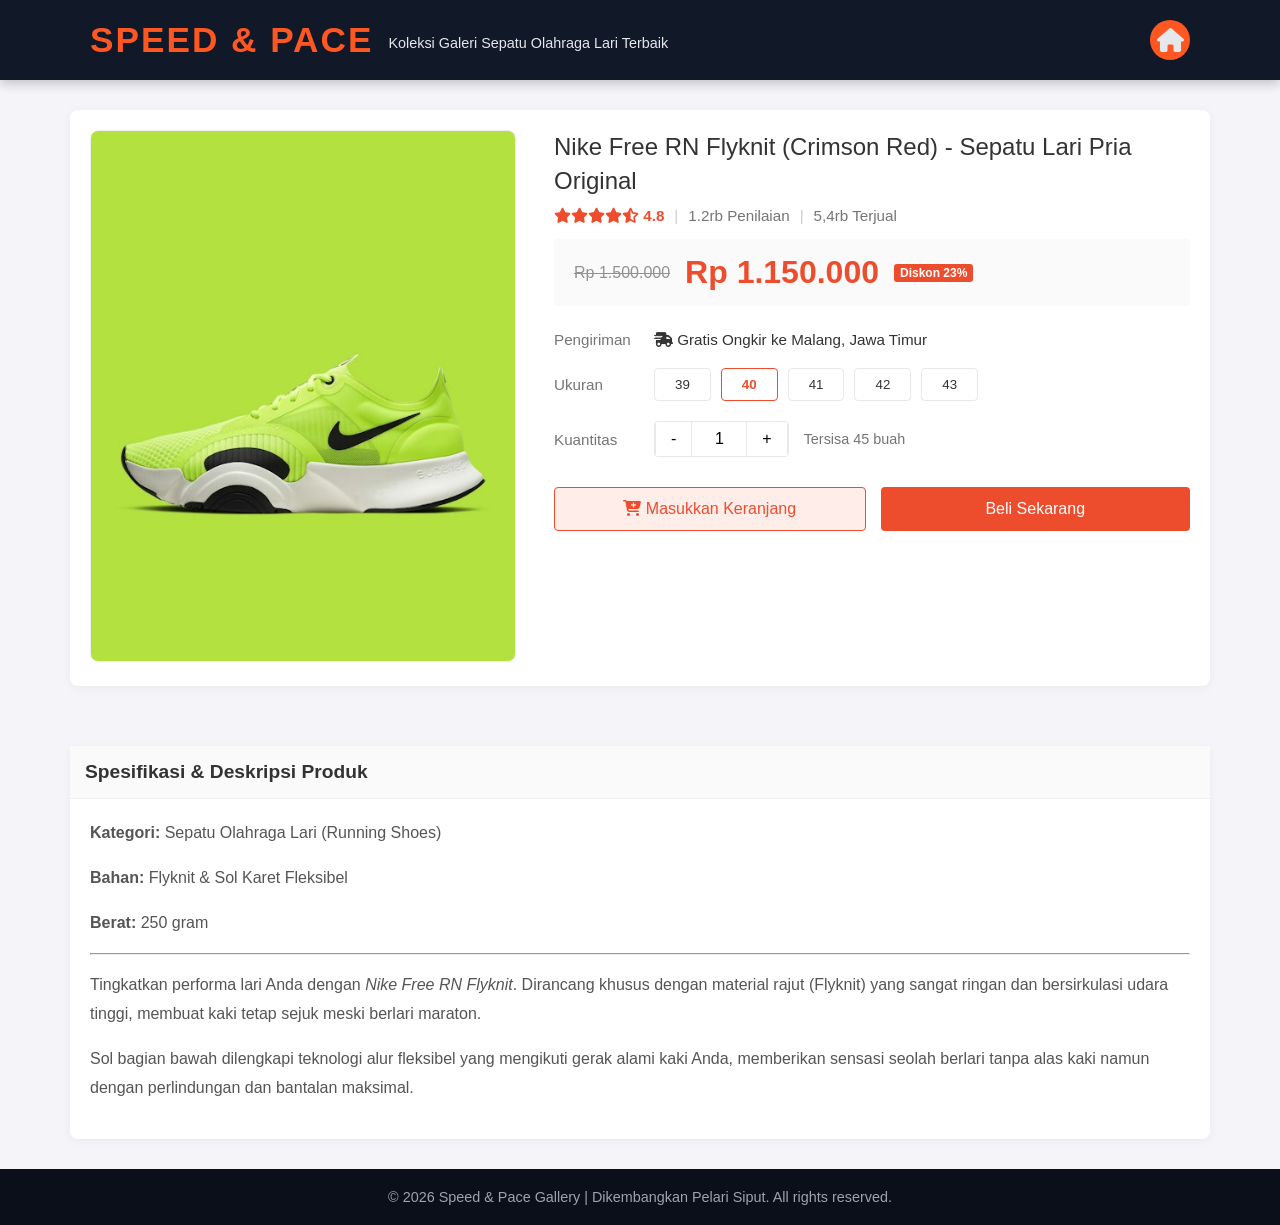
==== produk2.html @ 8a348e48 "Add file" ====
<!DOCTYPE html>
<html lang="id">
<head>
    <meta charset="UTF-8">
    <meta name="viewport" content="width=device-width, initial-scale=1.0">
    <title>Detail Produk - Speed & Pace</title>
    <link rel="stylesheet" href="https://cdnjs.cloudflare.com/ajax/libs/font-awesome/6.4.0/css/all.min.css">
    <link rel="stylesheet" href="style.css">
</head>
<body>

    <!-- Header Sama Seperti Index -->
    <header class="main-header">
        <div class="header-container">
            <div class="brand-area">
                <h1>SPEED & PACE</h1>
                <p>Koleksi Galeri Sepatu Olahraga Lari Terbaik</p>
            </div>
            <div class="social-links">
                <a href="index.html" title="Kembali ke Beranda" style="background-color: var(--accent-color);"><i class="fa-solid fa-home"></i></a>
            </div>
        </div>
    </header>

    <!-- KONTEN DETAIL PRODUK ALA E-COMMERCE -->
    <main class="product-detail-container">
        <!-- Bagian Kiri: Gambar Produk -->
        <div class="product-image-box">
            <img src="img/sepatu2.jpg" alt="Nike Free RN Merah" id="main-product-img">
        </div>

        <!-- Bagian Kanan: Info Produk -->
        <div class="product-info-box">
            <h1 class="product-title">Nike Free RN Flyknit (Crimson Red) - Sepatu Lari Pria Original</h1>
            
            <div class="product-meta">
                <span class="rating">
                    <i class="fa-solid fa-star"></i><i class="fa-solid fa-star"></i><i class="fa-solid fa-star"></i><i class="fa-solid fa-star"></i><i class="fa-solid fa-star-half-stroke"></i>
                    4.8
                </span>
                <span class="divider">|</span>
                <span>1.2rb Penilaian</span>
                <span class="divider">|</span>
                <span>5,4rb Terjual</span>
            </div>

            <div class="product-price-box">
                <span class="price-discount">Rp 1.500.000</span>
                <span class="price-final">Rp 1.150.000</span>
                <span class="badge-discount">Diskon 23%</span>
            </div>

            <div class="product-options">
                <div class="option-row">
                    <span class="option-label">Pengiriman</span>
                    <span class="option-value"><i class="fa-solid fa-truck-fast"></i> Gratis Ongkir ke Malang, Jawa Timur</span>
                </div>
                <div class="option-row">
                    <span class="option-label">Ukuran</span>
                    <div class="size-buttons">
                        <button class="size-btn">39</button>
                        <button class="size-btn active">40</button>
                        <button class="size-btn">41</button>
                        <button class="size-btn">42</button>
                        <button class="size-btn">43</button>
                    </div>
                </div>
                <div class="option-row">
                    <span class="option-label">Kuantitas</span>
                    <div class="qty-box">
                        <button class="qty-btn">-</button>
                        <input type="text" value="1" class="qty-input">
                        <button class="qty-btn">+</button>
                    </div>
                    <span style="color: #757575; font-size: 0.9rem; margin-left: 15px;">Tersisa 45 buah</span>
                </div>
            </div>

            <div class="product-actions">
                <button class="btn-cart"><i class="fa-solid fa-cart-plus"></i> Masukkan Keranjang</button>
                <button class="btn-buy">Beli Sekarang</button>
            </div>
        </div>
    </main>

    <!-- Spesifikasi & Deskripsi Panjang -->
    <div class="product-description-container">
        <h2>Spesifikasi & Deskripsi Produk</h2>
        <div class="desc-content">
            <p><strong>Kategori:</strong> Sepatu Olahraga Lari (Running Shoes)</p>
            <p><strong>Bahan:</strong> Flyknit & Sol Karet Fleksibel</p>
            <p><strong>Berat:</strong> 250 gram</p>
            <hr>
            <p>Tingkatkan performa lari Anda dengan <em>Nike Free RN Flyknit</em>. Dirancang khusus dengan material rajut (Flyknit) yang sangat ringan dan bersirkulasi udara tinggi, membuat kaki tetap sejuk meski berlari maraton.</p>
            <p>Sol bagian bawah dilengkapi teknologi alur fleksibel yang mengikuti gerak alami kaki Anda, memberikan sensasi seolah berlari tanpa alas kaki namun dengan perlindungan dan bantalan maksimal.</p>
        </div>
    </div>

    <!-- Footer Sama Seperti Index -->
    <footer class="main-footer">
        <div class="footer-bottom">
            &copy; 2026 Speed & Pace Gallery | Dikembangkan Pelari Siput. All rights reserved.
        </div>
    </footer>

</body>
</html>
---- style.css ----
/* Pengaturan Warna Tema Sporty */
:root {
    --bg-color: #f4f4f9;
    --header-footer-bg: #111827;
    --accent-color: #ff5722; 
    --text-color: #e5e7eb;
    --text-muted: #9ca3af;
}

body {
    font-family: 'Segoe UI', Tahoma, Geneva, Verdana, sans-serif;
    background-color: var(--bg-color);
    margin: 0; padding: 0;
    display: flex; flex-direction: column; min-height: 100vh;
}

/* --- HEADER BARU --- */
.main-header {
    background-color: var(--header-footer-bg);
    padding: 20px 0;
    box-shadow: 0 4px 10px rgba(0,0,0,0.2);
}

.header-container {
    max-width: 1100px; margin: 0 auto; padding: 0 20px;
    display: flex; justify-content: space-between; align-items: center;
    flex-wrap: wrap; /* Agar rapi di HP */
}

.brand-area h1 { margin: 0; font-size: 2.2rem; color: var(--accent-color); letter-spacing: 2px; }
.brand-area p { margin: 5px 0 0 0; color: var(--text-color); font-size: 0.9rem; }

.social-links { display: flex; gap: 15px; }
.social-links a {
    color: var(--text-color); font-size: 1.5rem; transition: 0.3s;
    width: 40px; height: 40px; border-radius: 50%; background-color: rgba(255,255,255,0.1);
    display: flex; justify-content: center; align-items: center; text-decoration: none;
}
.social-links a:hover { color: white; background-color: var(--accent-color); transform: translateY(-3px); }

/* --- GALERI --- */
.gallery-container {
    display: grid; grid-template-columns: repeat(3, 1fr); gap: 20px;
    padding: 40px 20px; max-width: 1100px; margin: 0 auto; flex-grow: 1;
}

.gallery-item {
    overflow: hidden; border-radius: 10px; box-shadow: 0 6px 12px rgba(0,0,0,0.15); cursor: pointer;
}

.gallery-img {
    width: 100%; height: 300px; object-fit: cover; display: block; transition: transform 0.4s ease;
}

.gallery-img:hover { transform: scale(1.1); }

/* --- MODAL LIGHTBOX --- */
.lightbox-modal {
    display: none; position: fixed; z-index: 999; top: 0; left: 0; width: 100%; height: 100%;
    background-color: rgba(0, 0, 0, 0.85); align-items: center; justify-content: center; backdrop-filter: blur(5px);
}
.lightbox-content { max-width: 90%; max-height: 85%; border-radius: 8px; box-shadow: 0 0 20px var(--accent-color); }
.close-btn { position: absolute; top: 20px; right: 40px; color: white; font-size: 50px; font-weight: bold; cursor: pointer; transition: 0.3s; }
.close-btn:hover { color: var(--accent-color); }

/* --- FOOTER PROFESIONAL --- */
.main-footer {
    background-color: var(--header-footer-bg); color: var(--text-color); margin-top: auto;
}

.footer-content {
    display: grid; grid-template-columns: repeat(3, 1fr); gap: 40px;
    max-width: 1100px; margin: 0 auto; padding: 50px 20px;
}

.footer-section h2, .footer-section h3 { color: var(--accent-color); margin-bottom: 20px; }
.footer-section p { color: var(--text-muted); line-height: 1.6; margin-bottom: 10px; }
.footer-section.contact i { margin-right: 10px; color: var(--accent-color); width: 20px; }

.footer-section.links ul { list-style: none; padding: 0; margin: 0; }
.footer-section.links ul li { margin-bottom: 12px; }
.footer-section.links ul li a { color: var(--text-muted); text-decoration: none; transition: 0.3s; }
.footer-section.links ul li a:hover { color: var(--accent-color); padding-left: 5px; }

.footer-bottom {
    background-color: #0b0f19; text-align: center; padding: 20px; color: var(--text-muted); font-size: 0.9rem;
}

/* --- RESPONSIVITAS (HP & TABLET) --- */
@media (max-width: 850px) {
    .gallery-container { grid-template-columns: repeat(2, 1fr); }
    .footer-content { grid-template-columns: repeat(2, 1fr); }
    .header-container { flex-direction: column; text-align: center; gap: 15px; }
}

@media (max-width: 550px) {
    .gallery-container { grid-template-columns: 1fr; }
    .footer-content { grid-template-columns: 1fr; text-align: center; }
    .gallery-img { height: 250px; }
    .footer-section.links ul li a:hover { padding-left: 0; }
}
/* =========================================
   STYLING HALAMAN DETAIL PRODUK (SHOPEE STYLE)
   ========================================= */

.product-detail-container, .product-description-container {
    max-width: 1100px; margin: 30px auto; padding: 20px;
    background-color: white; border-radius: 8px;
    box-shadow: 0 2px 10px rgba(0,0,0,0.05); color: #333;
}

.product-detail-container {
    display: flex; gap: 40px;
}

/* Kiri: Gambar */
.product-image-box { width: 40%; }
.product-image-box img { width: 100%; border-radius: 8px; border: 1px solid #eee; }

/* Kanan: Info Utama */
.product-info-box { width: 60%; }
.product-title { font-size: 1.5rem; font-weight: 500; line-height: 1.4; margin-top: 0; margin-bottom: 10px; }

.product-meta { display: flex; gap: 10px; align-items: center; color: #757575; font-size: 0.95rem; margin-bottom: 15px; }
.product-meta .rating { color: #ee4d2d; font-weight: bold; } /* Warna Bintang Shopee */
.product-meta .divider { color: #ccc; }

.product-price-box { background-color: #fafafa; padding: 15px 20px; margin-bottom: 25px; border-radius: 4px; display: flex; align-items: center; gap: 15px; }
.price-discount { text-decoration: line-through; color: #929292; font-size: 1rem; }
.price-final { font-size: 2rem; font-weight: bold; color: #ee4d2d; }
.badge-discount { background-color: #ee4d2d; color: white; padding: 2px 6px; border-radius: 3px; font-size: 0.75rem; font-weight: bold; }

.option-row { display: flex; margin-bottom: 20px; align-items: center; }
.option-label { width: 100px; color: #757575; font-size: 0.95rem; }
.option-value { color: #333; font-size: 0.95rem; }

.size-buttons { display: flex; gap: 10px; flex-wrap: wrap; }
.size-btn { background: white; border: 1px solid #e8e8e8; padding: 8px 20px; border-radius: 4px; cursor: pointer; color: #333; transition: 0.2s; }
.size-btn:hover, .size-btn.active { border-color: #ee4d2d; color: #ee4d2d; font-weight: bold; }

.qty-box { display: flex; border: 1px solid #e8e8e8; border-radius: 4px; overflow: hidden; }
.qty-btn { background: white; border: none; padding: 8px 15px; cursor: pointer; border-right: 1px solid #e8e8e8; border-left: 1px solid #e8e8e8; font-size: 1rem; }
.qty-input { width: 50px; border: none; text-align: center; font-size: 1rem; outline: none; }

.product-actions { display: flex; gap: 15px; margin-top: 30px; }
.btn-cart { flex: 1; padding: 12px; background-color: rgba(238, 77, 45, 0.1); border: 1px solid #ee4d2d; color: #ee4d2d; font-size: 1rem; cursor: pointer; border-radius: 4px; font-weight: 500; }
.btn-buy { flex: 1; padding: 12px; background-color: #ee4d2d; border: none; color: white; font-size: 1rem; cursor: pointer; border-radius: 4px; font-weight: 500; }

/* Deskripsi Bawah */
.product-description-container h2 { font-size: 1.2rem; background-color: #fafafa; padding: 15px; margin: -20px -20px 20px -20px; border-bottom: 1px solid #eee; }
.desc-content p { line-height: 1.8; color: #555; }

/* Responsivitas HP */
@media (max-width: 800px) {
    .product-detail-container { flex-direction: column; }
    .product-image-box, .product-info-box { width: 100%; }
}

/* --- HEADER BARU --- */
.main-header {
    background-color: var(--header-footer-bg);
    padding: 20px 0;
    box-shadow: 0 4px 10px rgba(0,0,0,0.2);
}

.header-container {
    max-width: 1100px; margin: 0 auto; padding: 0 20px;
    display: flex; justify-content: space-between; align-items: center;
    flex-wrap: wrap;
}

/* Mengatur Logo dan Teks agar berjajar ke samping (Flexbox) */
.brand-area {
    display: flex;
    align-items: center;
    gap: 15px; /* Jarak antara logo dan teks */
}

/* Ukuran Logo */
.brand-logo {
    height: 60px; /* Sesuaikan tinggi logo */
    width: auto;
    border-radius: 50%; /* Membuat logo menjadi bulat jika bentuk awalnya kotak */
    object-fit: cover;
}

.brand-text h1 { margin: 0; font-size: 2.2rem; color: var(--accent-color); letter-spacing: 2px; }
.brand-text p { margin: 5px 0 0 0; color: var(--text-color); font-size: 0.9rem; }
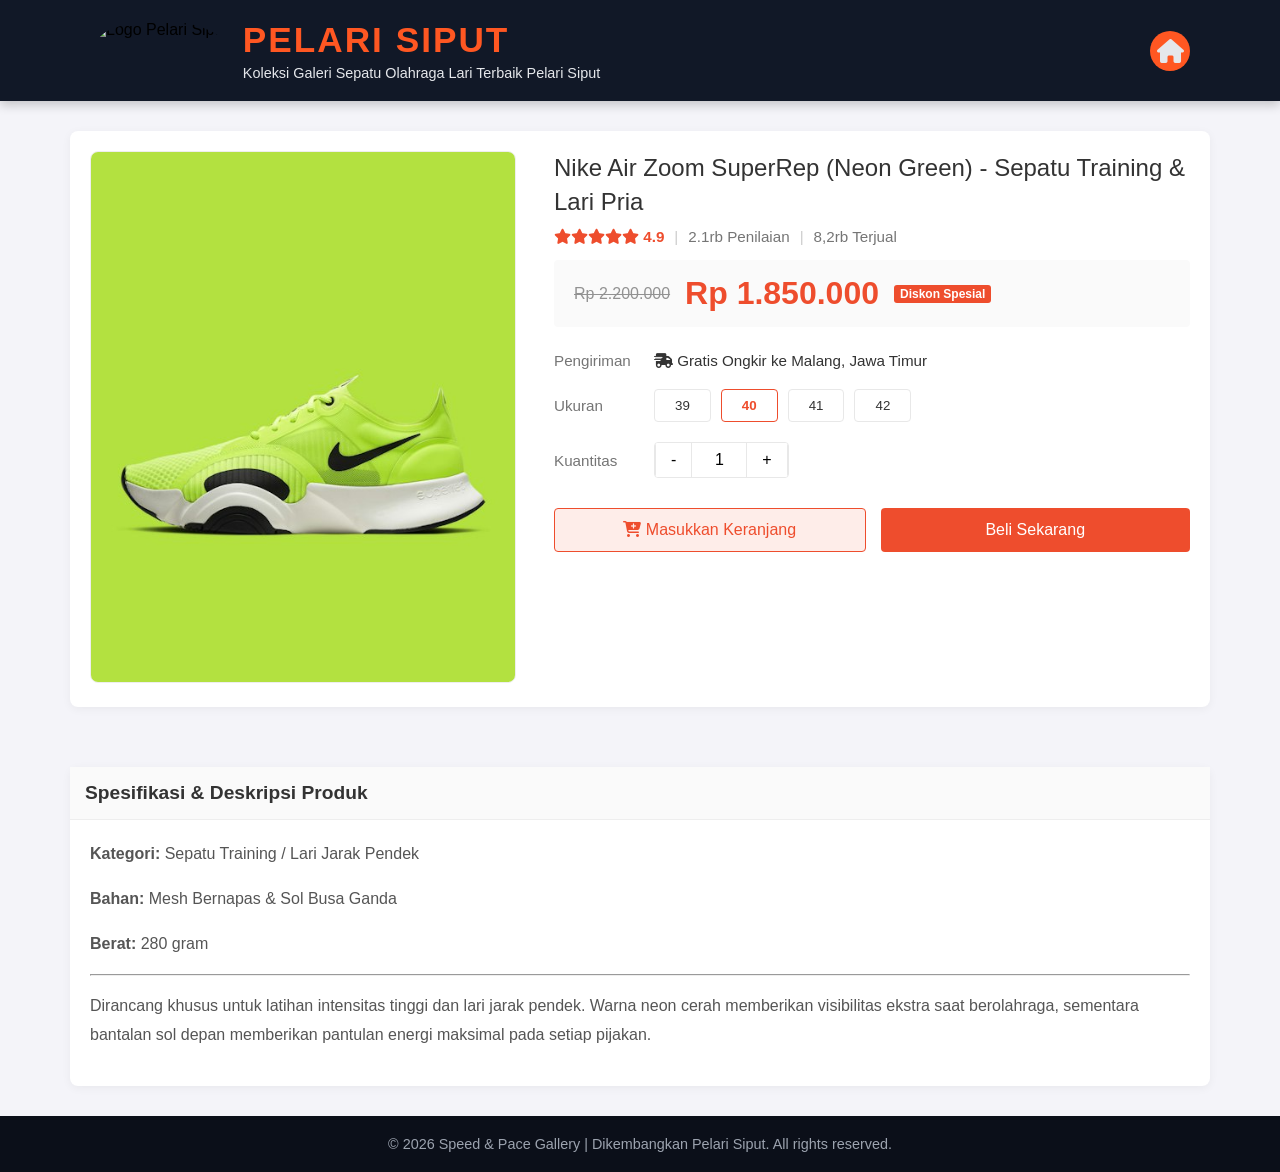
==== commit a823e482: "Add files" ====
--- a/produk2.html
+++ b/produk2.html
@@ -3,18 +3,20 @@
 <head>
     <meta charset="UTF-8">
     <meta name="viewport" content="width=device-width, initial-scale=1.0">
-    <title>Detail Produk - Speed & Pace</title>
+    <title>Detail Produk 2 - Pelari Siput</title>
     <link rel="stylesheet" href="https://cdnjs.cloudflare.com/ajax/libs/font-awesome/6.4.0/css/all.min.css">
     <link rel="stylesheet" href="style.css">
 </head>
 <body>
 
-    <!-- Header Sama Seperti Index -->
     <header class="main-header">
         <div class="header-container">
             <div class="brand-area">
-                <h1>SPEED & PACE</h1>
-                <p>Koleksi Galeri Sepatu Olahraga Lari Terbaik</p>
+                <img src="img/logo.png" alt="Logo Pelari Siput" class="brand-logo">
+                <div class="brand-text">
+                    <h1>PELARI SIPUT</h1>
+                    <p>Koleksi Galeri Sepatu Olahraga Lari Terbaik Pelari Siput</p>
+                </div>
             </div>
             <div class="social-links">
                 <a href="index.html" title="Kembali ke Beranda" style="background-color: var(--accent-color);"><i class="fa-solid fa-home"></i></a>
@@ -22,60 +24,32 @@
         </div>
     </header>
 
-    <!-- KONTEN DETAIL PRODUK ALA E-COMMERCE -->
     <main class="product-detail-container">
-        <!-- Bagian Kiri: Gambar Produk -->
         <div class="product-image-box">
-            <img src="img/sepatu2.jpg" alt="Nike Free RN Merah" id="main-product-img">
+            <img src="img/sepatu2.jpg" alt="Nike Air Zoom SuperRep" id="main-product-img">
         </div>
-
-        <!-- Bagian Kanan: Info Produk -->
         <div class="product-info-box">
-            <h1 class="product-title">Nike Free RN Flyknit (Crimson Red) - Sepatu Lari Pria Original</h1>
-            
+            <h1 class="product-title">Nike Air Zoom SuperRep (Neon Green) - Sepatu Training & Lari Pria</h1>
             <div class="product-meta">
-                <span class="rating">
-                    <i class="fa-solid fa-star"></i><i class="fa-solid fa-star"></i><i class="fa-solid fa-star"></i><i class="fa-solid fa-star"></i><i class="fa-solid fa-star-half-stroke"></i>
-                    4.8
-                </span>
-                <span class="divider">|</span>
-                <span>1.2rb Penilaian</span>
-                <span class="divider">|</span>
-                <span>5,4rb Terjual</span>
+                <span class="rating"><i class="fa-solid fa-star"></i><i class="fa-solid fa-star"></i><i class="fa-solid fa-star"></i><i class="fa-solid fa-star"></i><i class="fa-solid fa-star"></i> 4.9</span>
+                <span class="divider">|</span><span>2.1rb Penilaian</span><span class="divider">|</span><span>8,2rb Terjual</span>
             </div>
-
             <div class="product-price-box">
-                <span class="price-discount">Rp 1.500.000</span>
-                <span class="price-final">Rp 1.150.000</span>
-                <span class="badge-discount">Diskon 23%</span>
+                <span class="price-discount">Rp 2.200.000</span>
+                <span class="price-final">Rp 1.850.000</span>
+                <span class="badge-discount">Diskon Spesial</span>
             </div>
-
             <div class="product-options">
-                <div class="option-row">
-                    <span class="option-label">Pengiriman</span>
-                    <span class="option-value"><i class="fa-solid fa-truck-fast"></i> Gratis Ongkir ke Malang, Jawa Timur</span>
-                </div>
+                <div class="option-row"><span class="option-label">Pengiriman</span><span class="option-value"><i class="fa-solid fa-truck-fast"></i> Gratis Ongkir ke Malang, Jawa Timur</span></div>
                 <div class="option-row">
                     <span class="option-label">Ukuran</span>
-                    <div class="size-buttons">
-                        <button class="size-btn">39</button>
-                        <button class="size-btn active">40</button>
-                        <button class="size-btn">41</button>
-                        <button class="size-btn">42</button>
-                        <button class="size-btn">43</button>
-                    </div>
+                    <div class="size-buttons"><button class="size-btn">39</button><button class="size-btn active">40</button><button class="size-btn">41</button><button class="size-btn">42</button></div>
                 </div>
                 <div class="option-row">
                     <span class="option-label">Kuantitas</span>
-                    <div class="qty-box">
-                        <button class="qty-btn">-</button>
-                        <input type="text" value="1" class="qty-input">
-                        <button class="qty-btn">+</button>
-                    </div>
-                    <span style="color: #757575; font-size: 0.9rem; margin-left: 15px;">Tersisa 45 buah</span>
+                    <div class="qty-box"><button class="qty-btn">-</button><input type="text" value="1" class="qty-input"><button class="qty-btn">+</button></div>
                 </div>
             </div>
-
             <div class="product-actions">
                 <button class="btn-cart"><i class="fa-solid fa-cart-plus"></i> Masukkan Keranjang</button>
                 <button class="btn-buy">Beli Sekarang</button>
@@ -83,25 +57,21 @@
         </div>
     </main>
 
-    <!-- Spesifikasi & Deskripsi Panjang -->
     <div class="product-description-container">
         <h2>Spesifikasi & Deskripsi Produk</h2>
         <div class="desc-content">
-            <p><strong>Kategori:</strong> Sepatu Olahraga Lari (Running Shoes)</p>
-            <p><strong>Bahan:</strong> Flyknit & Sol Karet Fleksibel</p>
-            <p><strong>Berat:</strong> 250 gram</p>
+            <p><strong>Kategori:</strong> Sepatu Training / Lari Jarak Pendek</p>
+            <p><strong>Bahan:</strong> Mesh Bernapas & Sol Busa Ganda</p>
+            <p><strong>Berat:</strong> 280 gram</p>
             <hr>
-            <p>Tingkatkan performa lari Anda dengan <em>Nike Free RN Flyknit</em>. Dirancang khusus dengan material rajut (Flyknit) yang sangat ringan dan bersirkulasi udara tinggi, membuat kaki tetap sejuk meski berlari maraton.</p>
-            <p>Sol bagian bawah dilengkapi teknologi alur fleksibel yang mengikuti gerak alami kaki Anda, memberikan sensasi seolah berlari tanpa alas kaki namun dengan perlindungan dan bantalan maksimal.</p>
+            <p>Dirancang khusus untuk latihan intensitas tinggi dan lari jarak pendek. Warna neon cerah memberikan visibilitas ekstra saat berolahraga, sementara bantalan sol depan memberikan pantulan energi maksimal pada setiap pijakan.</p>
         </div>
     </div>
 
-    <!-- Footer Sama Seperti Index -->
-    <footer class="main-footer">
+      <footer class="main-footer">
         <div class="footer-bottom">
             &copy; 2026 Speed & Pace Gallery | Dikembangkan Pelari Siput. All rights reserved.
         </div>
     </footer>
-
 </body>
 </html>
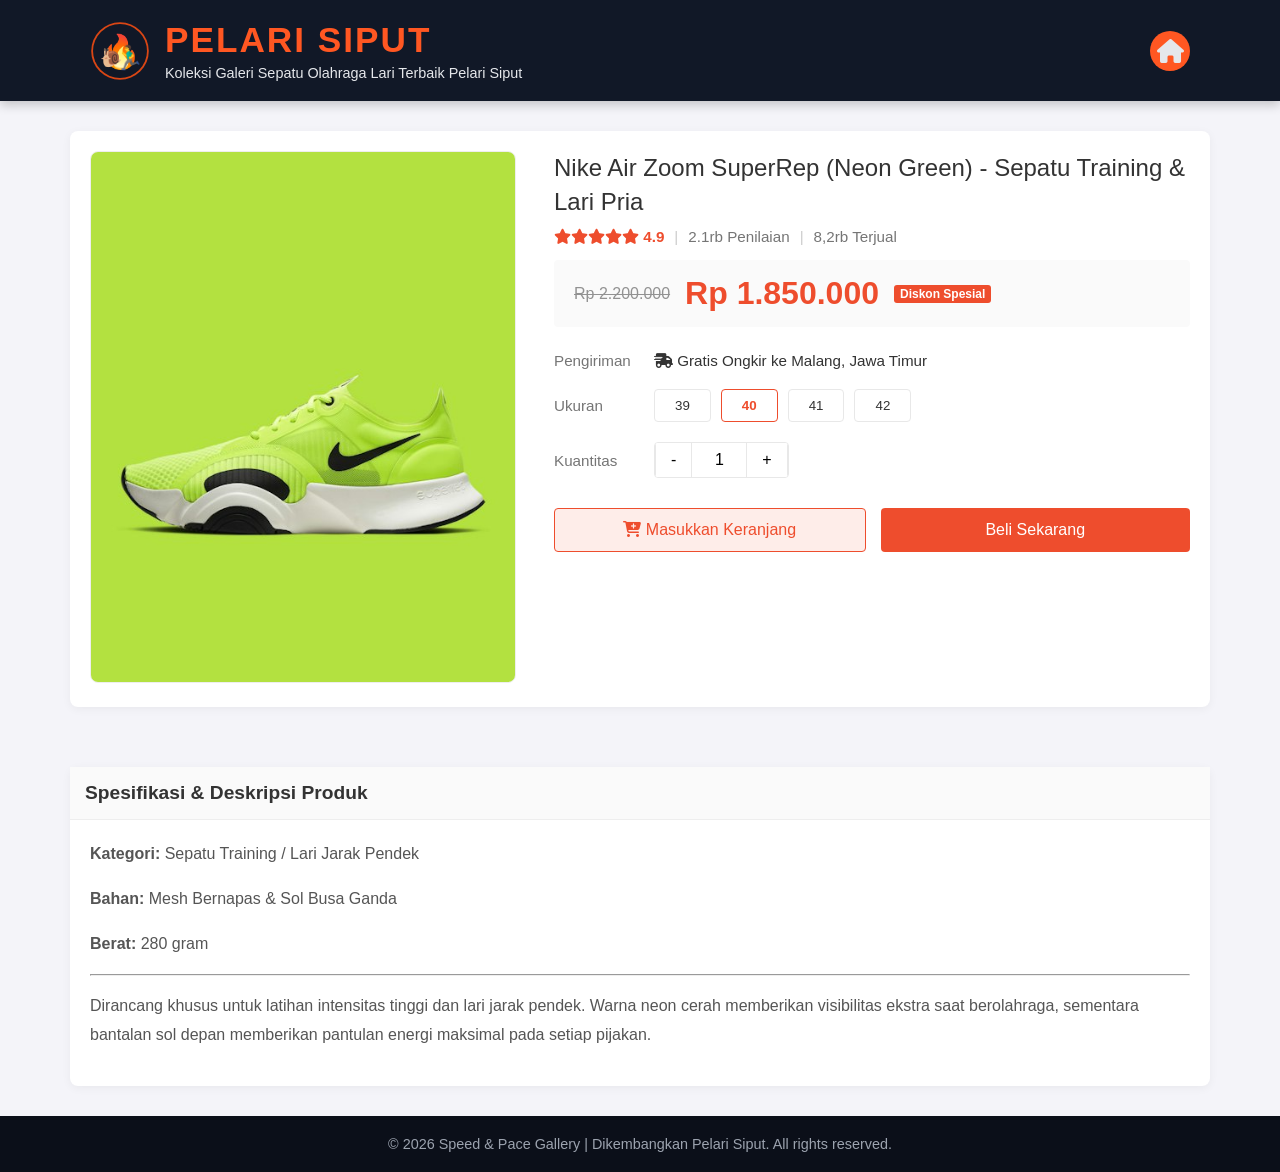
==== commit 61d385b6: "Add filess" ====
--- a/produk2.html
+++ b/produk2.html
@@ -12,7 +12,7 @@
     <header class="main-header">
         <div class="header-container">
             <div class="brand-area">
-                <img src="img/logo.png" alt="Logo Pelari Siput" class="brand-logo">
+                <img src="img/logo.svg" alt="Logo Pelari Siput" class="brand-logo">
                 <div class="brand-text">
                     <h1>PELARI SIPUT</h1>
                     <p>Koleksi Galeri Sepatu Olahraga Lari Terbaik Pelari Siput</p>
